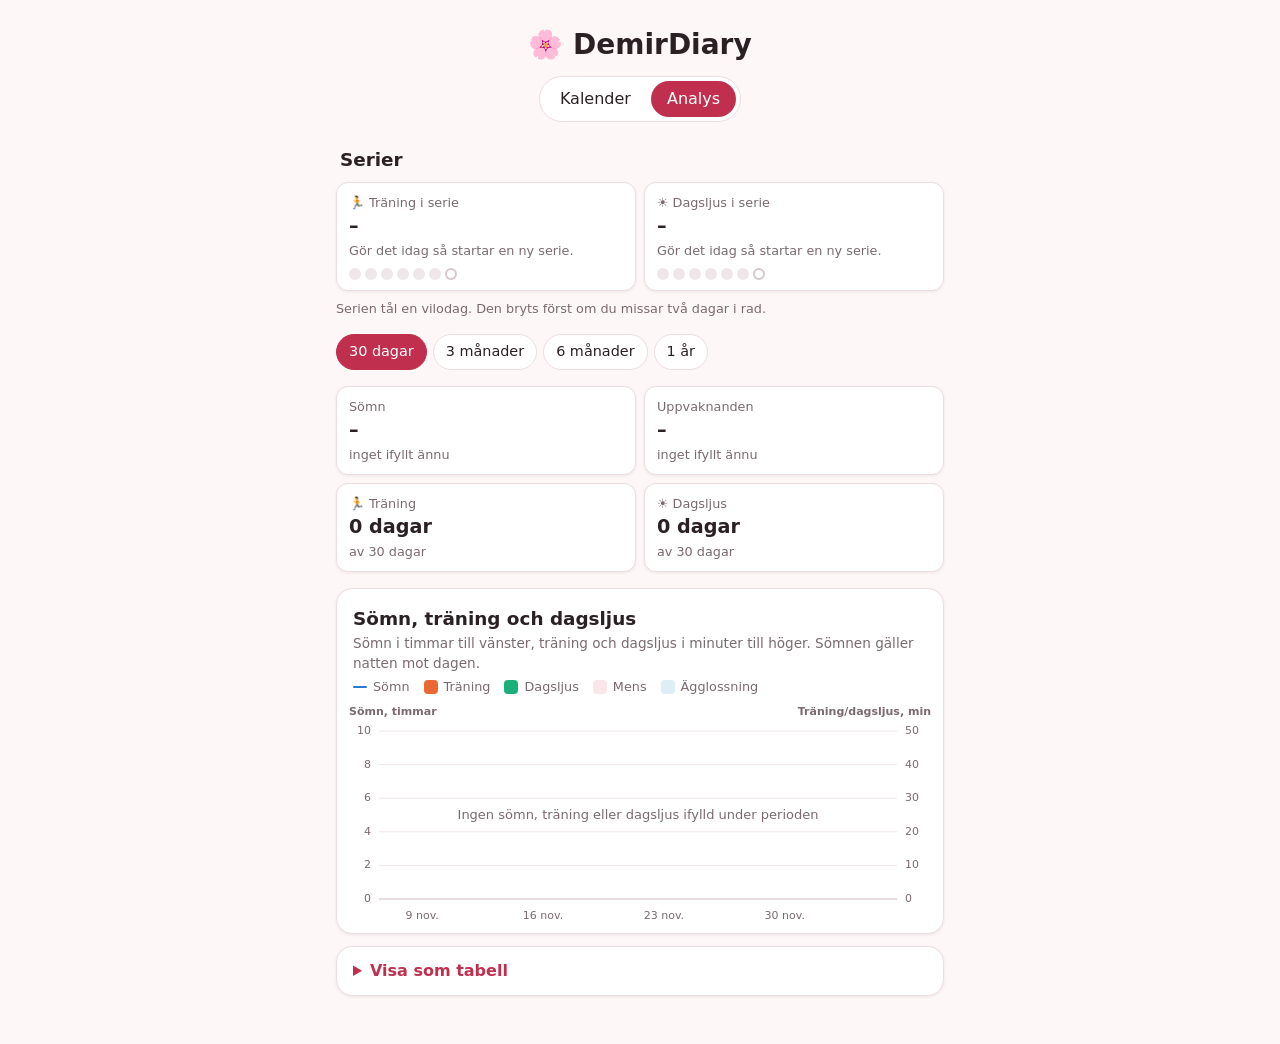
==== analys.html @ 9aba346d "Move the soft streaks from the calendar page to the analysis page The streak code moves out of today" ====
<!doctype html>
<html lang="sv">
<head>
  <meta charset="utf-8">
  <meta name="viewport" content="width=device-width, initial-scale=1">
  <meta name="theme-color" content="#c0304e">
  <title>DemirDiary – Analys</title>
  <meta name="description" content="Sömn, träning och dagsljus över tid.">
  <link rel="manifest" href="manifest.webmanifest">
  <link rel="icon" href="icons/icon.svg" type="image/svg+xml">
  <link rel="apple-touch-icon" href="icons/apple-touch-icon.png">
  <meta name="apple-mobile-web-app-capable" content="yes">
  <meta name="mobile-web-app-capable" content="yes">
  <meta name="apple-mobile-web-app-title" content="DemirDiary">
  <meta name="apple-mobile-web-app-status-bar-style" content="default">
  <link rel="stylesheet" href="style.css?v=13">
</head>
<body>
  <header class="app-header">
    <h1>🌸 DemirDiary</h1>
    <nav class="app-nav" aria-label="Sidor">
      <a href="./">Kalender</a>
      <a href="analys.html" aria-current="page">Analys</a>
    </nav>
  </header>

  <main>
    <section class="streak-section" aria-labelledby="streak-title">
      <h2 id="streak-title">Serier</h2>
      <div class="streaks" id="streaks"></div>
      <p class="streak-note">Serien tål en vilodag. Den bryts först om du missar två dagar i rad.</p>
    </section>

    <div class="range-filter" role="group" aria-label="Tidsperiod" id="range-filter">
      <button type="button" data-days="30">30 dagar</button>
      <button type="button" data-days="90">3 månader</button>
      <button type="button" data-days="182">6 månader</button>
      <button type="button" data-days="365">1 år</button>
    </div>

    <section class="stats stats-two" aria-label="Sammanfattning för perioden">
      <div class="stat">
        <span class="stat-label">Sömn</span>
        <span class="stat-value" id="stat-sleep">–</span>
        <span class="stat-sub" id="stat-sleep-sub"></span>
      </div>
      <div class="stat">
        <span class="stat-label">Uppvaknanden</span>
        <span class="stat-value" id="stat-wakeups">–</span>
        <span class="stat-sub" id="stat-wakeups-sub"></span>
      </div>
      <div class="stat">
        <span class="stat-label">🏃 Träning</span>
        <span class="stat-value" id="stat-exercise">–</span>
        <span class="stat-sub" id="stat-exercise-sub"></span>
      </div>
      <div class="stat">
        <span class="stat-label">☀️ Dagsljus</span>
        <span class="stat-value" id="stat-daylight">–</span>
        <span class="stat-sub" id="stat-daylight-sub"></span>
      </div>
    </section>

    <section class="chart-card" aria-labelledby="combined-title">
      <h2 id="combined-title">Sömn, träning och dagsljus</h2>
      <p class="chart-sub">Sömn i timmar till vänster, träning och dagsljus i minuter till höger. Sömnen gäller natten mot dagen.</p>
      <ul class="legend chart-key" aria-label="Förklaring">
        <li><span class="line-key series-sleep"></span>Sömn</li>
        <li><span class="swatch act-exercise"></span>Träning</li>
        <li><span class="swatch act-daylight"></span>Dagsljus</li>
        <li><span class="swatch band-period"></span>Mens</li>
        <li><span class="swatch band-ovulation"></span>Ägglossning</li>
      </ul>
      <div class="chart" id="combined-chart"></div>
    </section>

    <details class="table-view">
      <summary>Visa som tabell</summary>
      <div class="table-scroll">
        <table>
          <thead>
            <tr>
              <th scope="col">Datum</th>
              <th scope="col">Sömn</th>
              <th scope="col">Uppvak&shy;nanden</th>
              <th scope="col">Träning</th>
              <th scope="col">Dagsljus</th>
              <th scope="col">Markering</th>
            </tr>
          </thead>
          <tbody id="table-body"></tbody>
        </table>
      </div>
      <p class="table-empty" id="table-empty" hidden>Inga ifyllda dagar under perioden.</p>
    </details>
  </main>

  <script src="common.js?v=13"></script>
  <script src="analys.js?v=13"></script>
  <script src="streaks.js?v=13"></script>
</body>
</html>
---- style.css ----
:root {
  --bg: #fdf7f8;
  --surface: #ffffff;
  --text: #2b2024;
  --muted: #7a6a70;
  --border: #ecdde2;
  --accent: #c0304e;
  --accent-text: #ffffff;
  --danger: #b3261e;
  --period: #c0304e;
  --period-text: #ffffff;
  --ovulation: #b9dff0;
  --ovulation-text: #12384a;
  --predicted-ovulation: #3a8fb7;
  --predicted: #e5677f;
  --shadow: 0 1px 3px rgba(60, 20, 30, 0.08);
  /* Grafer */
  --act-exercise: #eb6834;
  --act-daylight: #1baf7a;
  --series-sleep: #2a78d6;
  --bar-neutral: #c9bcc1;
  --grid: #efe6e9;
  --axis: #d6c8cd;
  --band-period: rgba(192, 48, 78, 0.12);
  --band-ovulation: rgba(58, 143, 183, 0.16);
  color-scheme: light;
}

@media (prefers-color-scheme: dark) {
  :root {
    --bg: #1a1416;
    --surface: #251d20;
    --text: #f3e9ec;
    --muted: #b3a1a7;
    --border: #3a2e33;
    --accent: #f07a93;
    --accent-text: #1a1416;
    --danger: #f2827a;
    --period: #d9475f;
    --period-text: #ffffff;
    --ovulation: #2b5f78;
    --ovulation-text: #e6f6fd;
    --predicted-ovulation: #7cc4e4;
    --predicted: #f07a93;
    --shadow: none;
    --act-exercise: #d95926;
    --act-daylight: #199e70;
    --series-sleep: #3987e5;
    --bar-neutral: #5a4c52;
    --grid: #33292d;
    --axis: #4a3c42;
    --band-period: rgba(217, 71, 95, 0.22);
    --band-ovulation: rgba(124, 196, 228, 0.16);
    color-scheme: dark;
  }
}

* { box-sizing: border-box; }

body {
  margin: 0;
  background: var(--bg);
  color: var(--text);
  font-family: system-ui, -apple-system, "Segoe UI", Roboto, sans-serif;
  line-height: 1.5;
}

main {
  max-width: 640px;
  margin: 0 auto;
  padding: 0 16px 48px;
}

.app-header {
  text-align: center;
  padding: 24px 16px 8px;
}
.app-header h1 { margin: 0; font-size: 1.75rem; }
.subtitle { margin: 0; color: var(--muted); }

h2 { font-size: 1.15rem; margin: 0; }

/* Översikt */
.stats {
  display: grid;
  grid-template-columns: repeat(6, 1fr);
  gap: 8px;
  margin: 16px 0;
}
@media (min-width: 560px) {
}
.stat {
  background: var(--surface);
  border: 1px solid var(--border);
  border-radius: 12px;
  padding: 10px 12px;
  display: flex;
  flex-direction: column;
  box-shadow: var(--shadow);
}
.stat { grid-column: span 2; }
.stat.stat-wide { grid-column: span 3; }
.stat-label { font-size: 0.8rem; color: var(--muted); }
.stat-value { font-size: 1.2rem; font-weight: 600; }
.stat-sub { font-size: 0.8rem; color: var(--muted); }

/* Kalender */
.calendar, .backup {
  background: var(--surface);
  border: 1px solid var(--border);
  border-radius: 16px;
  padding: 16px;
  box-shadow: var(--shadow);
  margin-bottom: 16px;
}
.calendar-nav {
  display: flex;
  align-items: center;
  justify-content: space-between;
}
.calendar-nav h2::first-letter { text-transform: uppercase; }
.icon-btn {
  width: 40px; height: 40px;
  border-radius: 50%;
  border: 1px solid var(--border);
  background: transparent;
  color: var(--text);
  font-size: 1.4rem;
  cursor: pointer;
}
.icon-btn:hover { background: var(--bg); }
.link-btn {
  display: block;
  margin: 4px auto 8px;
  background: none;
  border: none;
  color: var(--accent);
  cursor: pointer;
  font: inherit;
  font-size: 0.9rem;
}

.weekdays, .days {
  display: grid;
  grid-template-columns: repeat(7, 1fr);
  gap: 4px;
}
.weekdays span {
  text-align: center;
  font-size: 0.75rem;
  color: var(--muted);
  padding: 4px 0;
}

.day {
  position: relative;
  aspect-ratio: 1;
  min-width: 0;
  border: 1px solid var(--border);
  border-radius: 10px;
  background: var(--surface);
  color: var(--text);
  font: inherit;
  cursor: pointer;
  display: flex;
  flex-direction: column;
  align-items: center;
  justify-content: center;
  padding: 2px;
  gap: 0;
}
.day:hover { border-color: var(--accent); }
.day.empty { visibility: hidden; }
.day .num { font-size: 0.9rem; font-weight: 500; line-height: 1.1; }
.day .acts { font-size: 0.75rem; line-height: 1; letter-spacing: -1px; margin-top: 2px; }
.day .dot {
  position: absolute;
  top: 4px; right: 4px;
  width: 6px; height: 6px;
  border-radius: 50%;
  background: var(--muted);
}
.day.future { opacity: 0.75; }
.day.today { outline: 2px solid var(--accent); outline-offset: 1px; }
.day.today .num { font-weight: 800; }

.mark-period { background: var(--period); color: var(--period-text); }
.mark-ovulation { background: var(--ovulation); color: var(--ovulation-text); }
.day.mark-period .dot { background: var(--period-text); }
.day.mark-ovulation .dot { background: var(--ovulation-text); }
.predicted { border: 2px dashed var(--predicted); }
.predicted-ovulation { border: 2px dashed var(--predicted-ovulation); }

.legend {
  list-style: none;
  padding: 0;
  margin: 12px 0 0;
  display: flex;
  flex-wrap: wrap;
  gap: 6px 14px;
  font-size: 0.8rem;
  color: var(--muted);
}
.legend li { display: flex; align-items: center; gap: 6px; }
.swatch {
  width: 14px; height: 14px;
  border-radius: 4px;
  border: 1px solid var(--border);
}
.swatch.predicted { border: 2px dashed var(--predicted); }
.swatch.predicted-ovulation { border: 2px dashed var(--predicted-ovulation); }

/* Knappar */
.btn {
  display: inline-flex;
  align-items: center;
  justify-content: center;
  padding: 10px 16px;
  border-radius: 10px;
  border: 1px solid var(--accent);
  background: var(--accent);
  color: var(--accent-text);
  font: inherit;
  font-weight: 600;
  cursor: pointer;
}
.btn-secondary { background: transparent; color: var(--accent); }
.btn-danger { background: transparent; color: var(--danger); border-color: transparent; padding-left: 4px; padding-right: 4px; }

.backup p { color: var(--muted); font-size: 0.9rem; }
.backup-actions { display: flex; gap: 8px; flex-wrap: wrap; }

.disclaimer { font-size: 0.8rem; color: var(--muted); text-align: center; }

/* Dialog */
dialog {
  width: min(480px, calc(100vw - 32px));
  max-height: calc(100vh - 32px);
  border: none;
  border-radius: 16px;
  padding: 0;
  background: var(--surface);
  color: var(--text);
}
dialog::backdrop { background: rgba(20, 8, 12, 0.5); }
dialog form { padding: 20px; display: flex; flex-direction: column; gap: 14px; }
dialog h2::first-letter { text-transform: uppercase; }

fieldset { border: none; padding: 0; margin: 0; }
legend, .field > span {
  font-size: 0.85rem;
  font-weight: 600;
  color: var(--muted);
  margin-bottom: 6px;
  display: block;
  padding: 0;
}

.segmented { display: flex; gap: 6px; flex-wrap: wrap; }
.segmented label {
  position: relative;
  cursor: pointer;
}
.segmented input {
  position: absolute;
  opacity: 0;
  pointer-events: none;
}
.segmented span {
  display: inline-block;
  padding: 6px 12px;
  border: 1px solid var(--border);
  border-radius: 999px;
  font-size: 0.9rem;
}
.segmented input:checked + span {
  background: var(--accent);
  border-color: var(--accent);
  color: var(--accent-text);
}
.segmented input:focus-visible + span {
  outline: 2px solid var(--accent);
  outline-offset: 2px;
}

.field input, .field textarea {
  width: 100%;
  padding: 8px 10px;
  border: 1px solid var(--border);
  border-radius: 10px;
  background: var(--bg);
  color: var(--text);
  font: inherit;
}
.field input { max-width: 120px; }
.field-hint { margin: -4px 0 6px; font-size: 0.8rem; color: var(--muted); }
.field-row { display: flex; gap: 12px; flex-wrap: wrap; }
.field-row .field > span { font-weight: 400; margin-bottom: 4px; }

.dialog-actions { display: flex; align-items: center; gap: 8px; }
.spacer { flex: 1; }

/* Toast */
.toast {
  position: fixed;
  left: 50%;
  bottom: 24px;
  transform: translateX(-50%) translateY(20px);
  background: var(--text);
  color: var(--bg);
  padding: 10px 16px;
  border-radius: 10px;
  font-size: 0.9rem;
  opacity: 0;
  pointer-events: none;
  transition: opacity 0.2s, transform 0.2s;
  max-width: calc(100vw - 32px);
}
.toast.show { opacity: 1; transform: translateX(-50%) translateY(0); }

/* ---------- Navigering ---------- */

.app-nav {
  display: inline-flex;
  gap: 4px;
  margin-top: 10px;
  padding: 4px;
  border: 1px solid var(--border);
  border-radius: 999px;
  background: var(--surface);
}
.app-nav a {
  padding: 6px 16px;
  border-radius: 999px;
  color: var(--text);
  text-decoration: none;
  font-weight: 500;
}
.app-nav a[aria-current="page"] {
  background: var(--accent);
  color: var(--accent-text);
}

/* ---------- Analys ---------- */

.range-filter {
  display: flex;
  gap: 6px;
  flex-wrap: wrap;
  margin: 16px 0 0;
}
.range-filter button {
  padding: 6px 12px;
  border: 1px solid var(--border);
  border-radius: 999px;
  background: var(--surface);
  color: var(--text);
  font: inherit;
  font-size: 0.9rem;
  cursor: pointer;
}
.range-filter button[aria-pressed="true"] {
  background: var(--accent);
  border-color: var(--accent);
  color: var(--accent-text);
}


.stats.stats-two .stat { grid-column: span 3; }

.chart-card {
  background: var(--surface);
  border: 1px solid var(--border);
  border-radius: 16px;
  padding: 16px 12px 8px;
  box-shadow: var(--shadow);
  margin-bottom: 12px;
}
.chart-card h2 { display: flex; align-items: center; gap: 8px; padding: 0 4px; }
.chart-sub { margin: 0 0 4px; padding: 0 4px; font-size: 0.85rem; color: var(--muted); }

.chart { position: relative; width: 100%; }
.chart-svg { display: block; width: 100%; height: auto; overflow: visible; touch-action: pan-y; }
.chart-svg:focus { outline: none; }
.chart-svg:focus-visible { outline: 2px solid var(--accent); outline-offset: 2px; border-radius: 6px; }

.chart-svg .grid { stroke: var(--grid); stroke-width: 1; }
.chart-svg .axis { stroke: var(--axis); stroke-width: 1; }
.chart-svg .tick { fill: var(--muted); font-size: 11px; font-variant-numeric: tabular-nums; }
.chart-svg .tick-y { text-anchor: end; dominant-baseline: middle; }
.chart-svg .tick-x { text-anchor: middle; }
.chart-svg .tick-y-right { text-anchor: start; dominant-baseline: middle; }
.chart-svg .axis-title { fill: var(--muted); font-size: 11px; font-weight: 600; }
.chart-svg .axis-title-right { text-anchor: end; }
.chart-svg .act-exercise { fill: var(--act-exercise); }
.chart-svg .act-daylight { fill: var(--act-daylight); }
.chart-svg .bar-unknown { fill: var(--bar-neutral); }
.chart-svg .line { fill: none; stroke-width: 2; stroke-linejoin: round; stroke-linecap: round; }
.chart-svg .line.series-sleep { stroke: var(--series-sleep); }
.chart-svg .dot { stroke: var(--surface); stroke-width: 2; }
.chart-svg .dot.series-sleep { fill: var(--series-sleep); }
.chart-svg .empty-label { fill: var(--muted); font-size: 13px; text-anchor: middle; dominant-baseline: middle; }
.chart-svg .band-period { fill: var(--band-period); }
.chart-svg .band-ovulation { fill: var(--band-ovulation); }
.chart-svg .crosshair { stroke: var(--muted); stroke-width: 1; }
.chart-svg .hit { fill: transparent; cursor: crosshair; }

.line-key { display: inline-block; width: 14px; height: 2px; border-radius: 1px; flex: none; }
.line-key.series-sleep { background: var(--series-sleep); }
.line-key.no-key { background: transparent; }
.rect-key { display: inline-block; width: 10px; height: 10px; border-radius: 3px; flex: none; }
.rect-key.act-exercise { background: var(--act-exercise); }
.rect-key.act-daylight { background: var(--act-daylight); }
.chart-card h2 .swatch { border-color: transparent; }

.tooltip {
  position: absolute;
  top: 4px;
  left: 0;
  min-width: 140px;
  padding: 8px 10px;
  background: var(--surface);
  color: var(--text);
  border: 1px solid var(--border);
  border-radius: 10px;
  box-shadow: 0 4px 12px rgba(30, 10, 15, 0.15);
  font-size: 0.85rem;
  pointer-events: none;
  opacity: 0;
  transition: opacity 0.1s;
  z-index: 2;
}
.tooltip.show { opacity: 1; }
.tooltip-date { color: var(--muted); font-size: 0.8rem; margin-bottom: 4px; }
.tooltip-row { display: flex; align-items: center; gap: 6px; white-space: nowrap; }
.tooltip-row strong { font-weight: 700; }
.tooltip-row span:last-child { color: var(--muted); }
.tooltip-mark { margin-top: 4px; font-size: 0.8rem; color: var(--muted); }

.chart-legend { margin: 0 0 16px; padding: 0 4px; }
.swatch.band-period { background: var(--band-period); border-color: transparent; }
.swatch.band-ovulation { background: var(--band-ovulation); border-color: transparent; }
.swatch.act-exercise { background: var(--act-exercise); border-color: transparent; }
.swatch.act-daylight { background: var(--act-daylight); border-color: transparent; }
.chart-key { margin: 4px 0 8px; padding: 0 4px; }
.chart-key .line-key { margin: 6px 0; }


.table-view {
  background: var(--surface);
  border: 1px solid var(--border);
  border-radius: 16px;
  padding: 12px 16px;
  box-shadow: var(--shadow);
}
.table-view summary { cursor: pointer; font-weight: 600; color: var(--accent); }
.table-scroll { overflow-x: auto; margin-top: 8px; }
.table-view table { width: 100%; border-collapse: collapse; font-size: 0.85rem; }
.table-view th, .table-view td { text-align: left; padding: 6px 8px; border-bottom: 1px solid var(--grid); white-space: nowrap; }
.table-view thead th { color: var(--muted); font-weight: 600; }
.table-view tbody th { font-weight: 500; }
.table-view td:nth-child(2), .table-view td:nth-child(3) { font-variant-numeric: tabular-nums; }
.table-empty { color: var(--muted); font-size: 0.9rem; }


/* ---------- Idag: dagsljus och serier ---------- */

.today-panel { margin: 16px 0; display: flex; flex-direction: column; gap: 8px; }

.sun-card, .sun-setup {
  background: var(--surface);
  border: 1px solid var(--border);
  border-radius: 16px;
  padding: 14px 16px;
  box-shadow: var(--shadow);
}
.sun-top { display: flex; gap: 12px; align-items: flex-start; }
.sun-icon { font-size: 1.8rem; line-height: 1.2; }
.sun-main { margin: 0; font-weight: 700; font-size: 1.05rem; }
.sun-sub { margin: 2px 0 0; color: var(--text); }
.sun-bar { margin-top: 12px; }
.sun-bar-track {
  position: relative;
  height: 8px;
  border-radius: 999px;
  background: var(--grid);
  overflow: hidden;
}
.sun-bar-fill { display: block; height: 100%; border-radius: 999px; background: var(--act-daylight); }
.sun-bar-labels { display: flex; justify-content: space-between; font-size: 0.75rem; color: var(--muted); margin-top: 4px; font-variant-numeric: tabular-nums; }
.sun-logged { margin: 8px 0 0; font-size: 0.9rem; }
.sun-place { margin: 8px 0 0; font-size: 0.8rem; color: var(--muted); }
.link-btn.inline { display: inline; margin: 0; padding: 0; font-size: inherit; }

.sun-setup-intro { margin: 0 0 10px; }
.sun-setup-row { display: flex; flex-wrap: wrap; gap: 10px; align-items: flex-end; }
.sun-setup select {
  padding: 8px 10px;
  border: 1px solid var(--border);
  border-radius: 10px;
  background: var(--bg);
  color: var(--text);
  font: inherit;
}
.sun-setup .field-hint { margin: 10px 0 0; }

.streaks { display: grid; grid-template-columns: 1fr 1fr; gap: 8px; }
.streak {
  background: var(--surface);
  border: 1px solid var(--border);
  border-radius: 12px;
  padding: 10px 12px;
  display: flex;
  flex-direction: column;
  box-shadow: var(--shadow);
}
.streak.at-risk { border-color: var(--accent); }
.streak-dots { display: flex; gap: 4px; margin-top: 8px; }
.streak-dot {
  width: 12px;
  height: 12px;
  border-radius: 50%;
  background: var(--grid);
}
.streak-dot.act-exercise { background: var(--act-exercise); }
.streak-dot.act-daylight { background: var(--act-daylight); }
.streak-dot.today:not(.done) { background: transparent; box-shadow: inset 0 0 0 2px var(--axis); }
.streak-note { margin: 0; font-size: 0.8rem; color: var(--muted); }
.streak-section { margin: 16px 0 8px; display: flex; flex-direction: column; gap: 8px; }
.streak-section h2 { padding: 0 4px; }
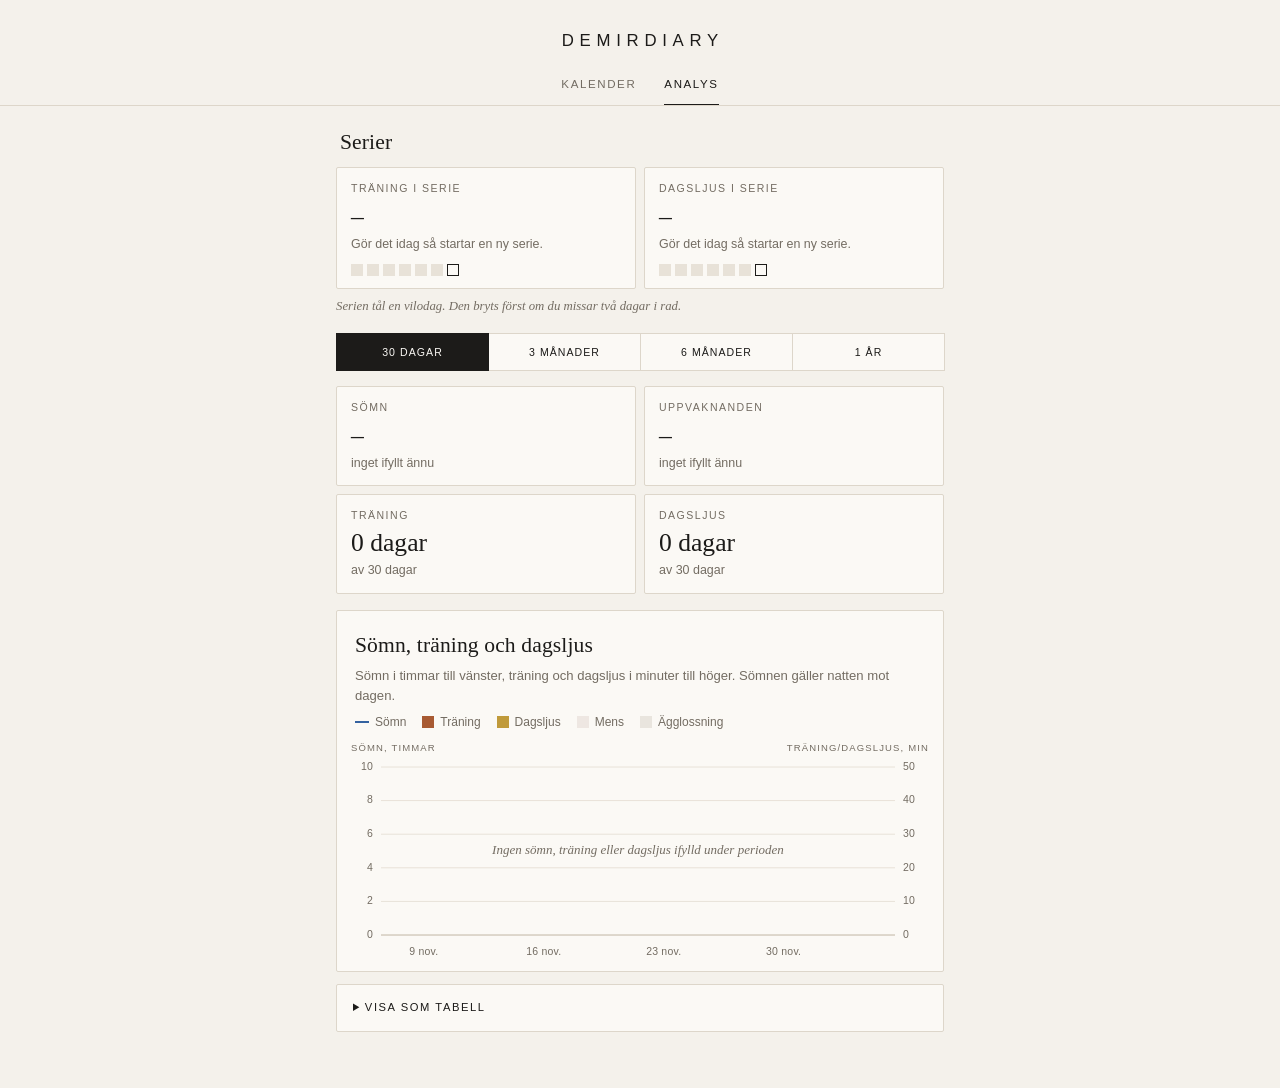
==== commit 23b149c5: "Restyle the app with a calm Scandinavian, editorial look Ivory and near-black palette, hairline bord" ====
--- a/analys.html
+++ b/analys.html
@@ -3,7 +3,8 @@
 <head>
   <meta charset="utf-8">
   <meta name="viewport" content="width=device-width, initial-scale=1">
-  <meta name="theme-color" content="#c0304e">
+  <meta name="theme-color" content="#f4f1eb" media="(prefers-color-scheme: light)">
+  <meta name="theme-color" content="#151412" media="(prefers-color-scheme: dark)">
   <title>DemirDiary – Analys</title>
   <meta name="description" content="Sömn, träning och dagsljus över tid.">
   <link rel="manifest" href="manifest.webmanifest">
@@ -13,11 +14,11 @@
   <meta name="mobile-web-app-capable" content="yes">
   <meta name="apple-mobile-web-app-title" content="DemirDiary">
   <meta name="apple-mobile-web-app-status-bar-style" content="default">
-  <link rel="stylesheet" href="style.css?v=13">
+  <link rel="stylesheet" href="style.css?v=14">
 </head>
 <body>
   <header class="app-header">
-    <h1>🌸 DemirDiary</h1>
+    <h1>DemirDiary</h1>
     <nav class="app-nav" aria-label="Sidor">
       <a href="./">Kalender</a>
       <a href="analys.html" aria-current="page">Analys</a>
@@ -50,12 +51,12 @@
         <span class="stat-sub" id="stat-wakeups-sub"></span>
       </div>
       <div class="stat">
-        <span class="stat-label">🏃 Träning</span>
+        <span class="stat-label">Träning</span>
         <span class="stat-value" id="stat-exercise">–</span>
         <span class="stat-sub" id="stat-exercise-sub"></span>
       </div>
       <div class="stat">
-        <span class="stat-label">☀️ Dagsljus</span>
+        <span class="stat-label">Dagsljus</span>
         <span class="stat-value" id="stat-daylight">–</span>
         <span class="stat-sub" id="stat-daylight-sub"></span>
       </div>
@@ -95,8 +96,8 @@
     </details>
   </main>
 
-  <script src="common.js?v=13"></script>
-  <script src="analys.js?v=13"></script>
-  <script src="streaks.js?v=13"></script>
+  <script src="common.js?v=14"></script>
+  <script src="analys.js?v=14"></script>
+  <script src="streaks.js?v=14"></script>
 </body>
 </html>
--- a/style.css
+++ b/style.css
@@ -1,56 +1,62 @@
+/* DemirDiary – stilren skandinavisk stil: naturfärger, hårfina linjer, raka hörn,
+   seriffer för rubriker och siffror och små versaler för etiketter. */
+
 :root {
-  --bg: #fdf7f8;
-  --surface: #ffffff;
-  --text: #2b2024;
-  --muted: #7a6a70;
-  --border: #ecdde2;
-  --accent: #c0304e;
-  --accent-text: #ffffff;
-  --danger: #b3261e;
-  --period: #c0304e;
-  --period-text: #ffffff;
-  --ovulation: #b9dff0;
-  --ovulation-text: #12384a;
-  --predicted-ovulation: #3a8fb7;
-  --predicted: #e5677f;
-  --shadow: 0 1px 3px rgba(60, 20, 30, 0.08);
-  /* Grafer */
-  --act-exercise: #eb6834;
-  --act-daylight: #1baf7a;
-  --series-sleep: #2a78d6;
-  --bar-neutral: #c9bcc1;
-  --grid: #efe6e9;
-  --axis: #d6c8cd;
-  --band-period: rgba(192, 48, 78, 0.12);
-  --band-ovulation: rgba(58, 143, 183, 0.16);
+  --bg: #f4f1eb;
+  --surface: #fbf9f5;
+  --text: #1c1b19;
+  --muted: #736c62;
+  --border: #ddd6ca;
+  --accent: #1c1b19;
+  --accent-text: #fbf9f5;
+  --danger: #8a2f2a;
+  --period: #6e2b2a;
+  --period-text: #f4f1eb;
+  --ovulation: #d9cfbf;
+  --ovulation-text: #1c1b19;
+  --predicted: #6e2b2a;
+  --predicted-ovulation: #8c7e66;
+  /* Grafer (kontrollerade för färgblindhet) */
+  --series-sleep: #3462a0;
+  --act-exercise: #a85a32;
+  --act-daylight: #c09a3a;
+  --bar-neutral: #cfc6b8;
+  --grid: #e8e2d8;
+  --axis: #c9c0b2;
+  --band-period: rgba(110, 43, 42, 0.09);
+  --band-ovulation: rgba(140, 126, 102, 0.16);
+
+  --serif: "Iowan Old Style", "Palatino Linotype", Palatino, "Book Antiqua", Georgia, serif;
+  --sans: "Helvetica Neue", Helvetica, Arial, system-ui, sans-serif;
+  --radius: 2px;
+  --tracking: 0.14em;
   color-scheme: light;
 }
 
 @media (prefers-color-scheme: dark) {
   :root {
-    --bg: #1a1416;
-    --surface: #251d20;
-    --text: #f3e9ec;
-    --muted: #b3a1a7;
-    --border: #3a2e33;
-    --accent: #f07a93;
-    --accent-text: #1a1416;
-    --danger: #f2827a;
-    --period: #d9475f;
-    --period-text: #ffffff;
-    --ovulation: #2b5f78;
-    --ovulation-text: #e6f6fd;
-    --predicted-ovulation: #7cc4e4;
-    --predicted: #f07a93;
-    --shadow: none;
-    --act-exercise: #d95926;
-    --act-daylight: #199e70;
-    --series-sleep: #3987e5;
-    --bar-neutral: #5a4c52;
-    --grid: #33292d;
-    --axis: #4a3c42;
-    --band-period: rgba(217, 71, 95, 0.22);
-    --band-ovulation: rgba(124, 196, 228, 0.16);
+    --bg: #151412;
+    --surface: #1e1b18;
+    --text: #ede8df;
+    --muted: #a39b8f;
+    --border: #36312b;
+    --accent: #ede8df;
+    --accent-text: #151412;
+    --danger: #d98a7f;
+    --period: #8f3d38;
+    --period-text: #ede8df;
+    --ovulation: #4a4337;
+    --ovulation-text: #ede8df;
+    --predicted: #c27a6f;
+    --predicted-ovulation: #a8997c;
+    --series-sleep: #5a86cc;
+    --act-exercise: #b84a3e;
+    --act-daylight: #b08a2e;
+    --bar-neutral: #4a443c;
+    --grid: #2a2622;
+    --axis: #3d3731;
+    --band-period: rgba(180, 80, 70, 0.18);
+    --band-ovulation: rgba(168, 153, 124, 0.14);
     color-scheme: dark;
   }
 }
@@ -61,56 +67,106 @@
   margin: 0;
   background: var(--bg);
   color: var(--text);
-  font-family: system-ui, -apple-system, "Segoe UI", Roboto, sans-serif;
-  line-height: 1.5;
+  font-family: var(--sans);
+  font-size: 15px;
+  line-height: 1.55;
+  -webkit-font-smoothing: antialiased;
 }
 
 main {
   max-width: 640px;
   margin: 0 auto;
-  padding: 0 16px 48px;
-}
+  padding: 0 16px 56px;
+}
+
+/* ---------- Sidhuvud och navigering ---------- */
 
 .app-header {
   text-align: center;
-  padding: 24px 16px 8px;
-}
-.app-header h1 { margin: 0; font-size: 1.75rem; }
+  padding: 28px 16px 0;
+  border-bottom: 1px solid var(--border);
+  margin-bottom: 8px;
+}
+.app-header h1 {
+  margin: 0;
+  font-family: var(--sans);
+  font-size: 1.05rem;
+  font-weight: 500;
+  letter-spacing: 0.34em;
+  text-transform: uppercase;
+  padding-left: 0.34em; /* väger upp luften efter sista bokstaven */
+}
 .subtitle { margin: 0; color: var(--muted); }
 
-h2 { font-size: 1.15rem; margin: 0; }
-
-/* Översikt */
+.app-nav {
+  display: flex;
+  justify-content: center;
+  gap: 28px;
+  margin-top: 14px;
+}
+.app-nav a {
+  padding: 8px 0 10px;
+  color: var(--muted);
+  text-decoration: none;
+  font-size: 0.72rem;
+  letter-spacing: var(--tracking);
+  text-transform: uppercase;
+  border-bottom: 1px solid transparent;
+}
+.app-nav a[aria-current="page"] {
+  color: var(--text);
+  border-bottom-color: var(--text);
+}
+
+h2 {
+  font-family: var(--serif);
+  font-size: 1.35rem;
+  font-weight: 400;
+  margin: 0;
+  letter-spacing: 0.005em;
+}
+
+/* ---------- Kort och översikt ---------- */
+
 .stats {
   display: grid;
   grid-template-columns: repeat(6, 1fr);
   gap: 8px;
   margin: 16px 0;
 }
-@media (min-width: 560px) {
-}
 .stat {
   background: var(--surface);
   border: 1px solid var(--border);
-  border-radius: 12px;
-  padding: 10px 12px;
+  border-radius: var(--radius);
+  padding: 12px 14px;
   display: flex;
   flex-direction: column;
-  box-shadow: var(--shadow);
-}
-.stat { grid-column: span 2; }
+  grid-column: span 2;
+}
 .stat.stat-wide { grid-column: span 3; }
-.stat-label { font-size: 0.8rem; color: var(--muted); }
-.stat-value { font-size: 1.2rem; font-weight: 600; }
-.stat-sub { font-size: 0.8rem; color: var(--muted); }
-
-/* Kalender */
+.stats.stats-two .stat { grid-column: span 3; }
+.stat-label {
+  font-size: 0.66rem;
+  color: var(--muted);
+  letter-spacing: var(--tracking);
+  text-transform: uppercase;
+}
+.stat-value {
+  font-family: var(--serif);
+  font-size: 1.6rem;
+  font-weight: 400;
+  line-height: 1.25;
+  margin-top: 4px;
+}
+.stat-sub { font-size: 0.78rem; color: var(--muted); margin-top: 2px; }
+
+/* ---------- Kalender ---------- */
+
 .calendar, .backup {
   background: var(--surface);
   border: 1px solid var(--border);
-  border-radius: 16px;
-  padding: 16px;
-  box-shadow: var(--shadow);
+  border-radius: var(--radius);
+  padding: 18px 16px;
   margin-bottom: 16px;
 }
 .calendar-nav {
@@ -121,35 +177,42 @@
 .calendar-nav h2::first-letter { text-transform: uppercase; }
 .icon-btn {
   width: 40px; height: 40px;
-  border-radius: 50%;
+  border-radius: var(--radius);
   border: 1px solid var(--border);
   background: transparent;
   color: var(--text);
-  font-size: 1.4rem;
+  font-size: 1.2rem;
   cursor: pointer;
 }
-.icon-btn:hover { background: var(--bg); }
+.icon-btn:hover { border-color: var(--text); }
 .link-btn {
   display: block;
-  margin: 4px auto 8px;
+  margin: 6px auto 12px;
   background: none;
   border: none;
-  color: var(--accent);
+  color: var(--muted);
   cursor: pointer;
   font: inherit;
-  font-size: 0.9rem;
-}
+  font-size: 0.68rem;
+  letter-spacing: var(--tracking);
+  text-transform: uppercase;
+  text-decoration: underline;
+  text-underline-offset: 3px;
+}
+.link-btn:hover { color: var(--text); }
 
 .weekdays, .days {
   display: grid;
   grid-template-columns: repeat(7, 1fr);
-  gap: 4px;
+  gap: 3px;
 }
 .weekdays span {
   text-align: center;
-  font-size: 0.75rem;
-  color: var(--muted);
-  padding: 4px 0;
+  font-size: 0.62rem;
+  color: var(--muted);
+  letter-spacing: var(--tracking);
+  text-transform: uppercase;
+  padding: 4px 0 6px;
 }
 
 .day {
@@ -157,7 +220,7 @@
   aspect-ratio: 1;
   min-width: 0;
   border: 1px solid var(--border);
-  border-radius: 10px;
+  border-radius: var(--radius);
   background: var(--surface);
   color: var(--text);
   font: inherit;
@@ -169,138 +232,160 @@
   padding: 2px;
   gap: 0;
 }
-.day:hover { border-color: var(--accent); }
+.day:hover { border-color: var(--text); }
 .day.empty { visibility: hidden; }
-.day .num { font-size: 0.9rem; font-weight: 500; line-height: 1.1; }
-.day .acts { font-size: 0.75rem; line-height: 1; letter-spacing: -1px; margin-top: 2px; }
+.day .num { font-family: var(--serif); font-size: 1rem; line-height: 1.1; }
+.day .acts { display: flex; gap: 3px; margin-top: 4px; min-height: 4px; }
+.day .act-mark { width: 10px; height: 3px; }
+.day .act-mark.act-exercise { background: var(--act-exercise); }
+.day .act-mark.act-daylight { background: var(--act-daylight); }
 .day .dot {
   position: absolute;
   top: 4px; right: 4px;
-  width: 6px; height: 6px;
+  width: 4px; height: 4px;
   border-radius: 50%;
   background: var(--muted);
 }
-.day.future { opacity: 0.75; }
-.day.today { outline: 2px solid var(--accent); outline-offset: 1px; }
-.day.today .num { font-weight: 800; }
-
-.mark-period { background: var(--period); color: var(--period-text); }
-.mark-ovulation { background: var(--ovulation); color: var(--ovulation-text); }
+.day.future { opacity: 0.7; }
+.day.today { outline: 1px solid var(--text); outline-offset: 1px; }
+.day.today .num { text-decoration: underline; text-underline-offset: 3px; text-decoration-thickness: 1px; }
+
+.mark-period { background: var(--period); color: var(--period-text); border-color: var(--period); }
+.mark-ovulation { background: var(--ovulation); color: var(--ovulation-text); border-color: var(--ovulation); }
 .day.mark-period .dot { background: var(--period-text); }
 .day.mark-ovulation .dot { background: var(--ovulation-text); }
-.predicted { border: 2px dashed var(--predicted); }
-.predicted-ovulation { border: 2px dashed var(--predicted-ovulation); }
+.predicted { border: 1px dashed var(--predicted); }
+.predicted-ovulation { border: 1px dashed var(--predicted-ovulation); }
 
 .legend {
   list-style: none;
   padding: 0;
-  margin: 12px 0 0;
+  margin: 14px 0 0;
   display: flex;
   flex-wrap: wrap;
-  gap: 6px 14px;
-  font-size: 0.8rem;
+  gap: 6px 16px;
+  font-size: 0.75rem;
   color: var(--muted);
 }
 .legend li { display: flex; align-items: center; gap: 6px; }
 .swatch {
-  width: 14px; height: 14px;
-  border-radius: 4px;
-  border: 1px solid var(--border);
-}
-.swatch.predicted { border: 2px dashed var(--predicted); }
-.swatch.predicted-ovulation { border: 2px dashed var(--predicted-ovulation); }
-
-/* Knappar */
+  width: 12px; height: 12px;
+  border-radius: 0;
+  border: 1px solid var(--border);
+}
+.swatch.mark-period { background: var(--period); border-color: var(--period); }
+.swatch.mark-ovulation { background: var(--ovulation); border-color: var(--ovulation); }
+.swatch.predicted { border: 1px dashed var(--predicted); }
+.swatch.predicted-ovulation { border: 1px dashed var(--predicted-ovulation); }
+.swatch.act-exercise, .swatch.act-daylight { height: 3px; width: 12px; }
+
+/* ---------- Knappar ---------- */
+
 .btn {
   display: inline-flex;
   align-items: center;
   justify-content: center;
-  padding: 10px 16px;
-  border-radius: 10px;
+  padding: 12px 20px;
+  border-radius: 0;
   border: 1px solid var(--accent);
   background: var(--accent);
   color: var(--accent-text);
   font: inherit;
-  font-weight: 600;
+  font-size: 0.72rem;
+  font-weight: 500;
+  letter-spacing: var(--tracking);
+  text-transform: uppercase;
   cursor: pointer;
 }
 .btn-secondary { background: transparent; color: var(--accent); }
-.btn-danger { background: transparent; color: var(--danger); border-color: transparent; padding-left: 4px; padding-right: 4px; }
-
-.backup p { color: var(--muted); font-size: 0.9rem; }
+.btn-danger {
+  background: transparent;
+  color: var(--danger);
+  border-color: transparent;
+  padding-left: 0;
+  padding-right: 0;
+  text-decoration: underline;
+  text-underline-offset: 3px;
+  white-space: nowrap;
+}
+
+.backup p { color: var(--muted); font-size: 0.88rem; }
 .backup-actions { display: flex; gap: 8px; flex-wrap: wrap; }
 
-.disclaimer { font-size: 0.8rem; color: var(--muted); text-align: center; }
-
-/* Dialog */
+.disclaimer {
+  font-family: var(--serif);
+  font-style: italic;
+  font-size: 0.82rem;
+  color: var(--muted);
+  text-align: center;
+}
+
+/* ---------- Dagsformulär ---------- */
+
 dialog {
   width: min(480px, calc(100vw - 32px));
   max-height: calc(100vh - 32px);
-  border: none;
-  border-radius: 16px;
+  border: 1px solid var(--border);
+  border-radius: var(--radius);
   padding: 0;
   background: var(--surface);
   color: var(--text);
 }
-dialog::backdrop { background: rgba(20, 8, 12, 0.5); }
-dialog form { padding: 20px; display: flex; flex-direction: column; gap: 14px; }
+dialog::backdrop { background: rgba(28, 27, 25, 0.45); }
+dialog form { padding: 24px 22px; display: flex; flex-direction: column; gap: 18px; }
+dialog h2 { font-size: 1.5rem; }
 dialog h2::first-letter { text-transform: uppercase; }
 
 fieldset { border: none; padding: 0; margin: 0; }
 legend, .field > span {
-  font-size: 0.85rem;
-  font-weight: 600;
-  color: var(--muted);
-  margin-bottom: 6px;
+  font-size: 0.66rem;
+  font-weight: 500;
+  color: var(--muted);
+  letter-spacing: var(--tracking);
+  text-transform: uppercase;
+  margin-bottom: 8px;
   display: block;
   padding: 0;
 }
 
-.segmented { display: flex; gap: 6px; flex-wrap: wrap; }
-.segmented label {
-  position: relative;
-  cursor: pointer;
-}
-.segmented input {
-  position: absolute;
-  opacity: 0;
-  pointer-events: none;
-}
+.segmented { display: flex; flex-wrap: wrap; }
+.segmented label { position: relative; cursor: pointer; margin: 0 -1px -1px 0; }
+.segmented input { position: absolute; opacity: 0; pointer-events: none; }
 .segmented span {
   display: inline-block;
-  padding: 6px 12px;
-  border: 1px solid var(--border);
-  border-radius: 999px;
-  font-size: 0.9rem;
+  padding: 9px 16px;
+  border: 1px solid var(--border);
+  font-size: 0.85rem;
+  background: var(--surface);
 }
 .segmented input:checked + span {
   background: var(--accent);
   border-color: var(--accent);
   color: var(--accent-text);
-}
-.segmented input:focus-visible + span {
-  outline: 2px solid var(--accent);
-  outline-offset: 2px;
-}
-
-.field input, .field textarea {
+  position: relative;
+}
+.segmented input:focus-visible + span { outline: 2px solid var(--accent); outline-offset: 2px; }
+
+.field input, .field textarea, .sun-setup select {
   width: 100%;
-  padding: 8px 10px;
-  border: 1px solid var(--border);
-  border-radius: 10px;
+  padding: 9px 10px;
+  border: 1px solid var(--border);
+  border-radius: 0;
   background: var(--bg);
   color: var(--text);
   font: inherit;
 }
-.field input { max-width: 120px; }
-.field-hint { margin: -4px 0 6px; font-size: 0.8rem; color: var(--muted); }
-.field-row { display: flex; gap: 12px; flex-wrap: wrap; }
-.field-row .field > span { font-weight: 400; margin-bottom: 4px; }
-
-.dialog-actions { display: flex; align-items: center; gap: 8px; }
+.field input:focus, .field textarea:focus, .sun-setup select:focus { outline: none; border-color: var(--text); }
+.field input { max-width: 130px; }
+.field-hint { margin: -4px 0 8px; font-size: 0.8rem; color: var(--muted); font-family: var(--serif); font-style: italic; }
+.field-row { display: flex; gap: 14px; flex-wrap: wrap; }
+.field-row .field > span { letter-spacing: 0.06em; text-transform: none; font-size: 0.78rem; margin-bottom: 4px; }
+
+.dialog-actions { display: flex; align-items: center; gap: 8px; padding-top: 4px; border-top: 1px solid var(--border); padding-top: 16px; }
 .spacer { flex: 1; }
 
-/* Toast */
+/* ---------- Toast ---------- */
+
 .toast {
   position: fixed;
   left: 50%;
@@ -308,9 +393,11 @@
   transform: translateX(-50%) translateY(20px);
   background: var(--text);
   color: var(--bg);
-  padding: 10px 16px;
-  border-radius: 10px;
-  font-size: 0.9rem;
+  padding: 12px 18px;
+  border-radius: 0;
+  font-size: 0.72rem;
+  letter-spacing: var(--tracking);
+  text-transform: uppercase;
   opacity: 0;
   pointer-events: none;
   transition: opacity 0.2s, transform 0.2s;
@@ -318,97 +405,111 @@
 }
 .toast.show { opacity: 1; transform: translateX(-50%) translateY(0); }
 
-/* ---------- Navigering ---------- */
-
-.app-nav {
-  display: inline-flex;
-  gap: 4px;
-  margin-top: 10px;
-  padding: 4px;
-  border: 1px solid var(--border);
-  border-radius: 999px;
-  background: var(--surface);
-}
-.app-nav a {
-  padding: 6px 16px;
-  border-radius: 999px;
-  color: var(--text);
-  text-decoration: none;
-  font-weight: 500;
-}
-.app-nav a[aria-current="page"] {
-  background: var(--accent);
-  color: var(--accent-text);
-}
+/* ---------- Idag: dagsljus ---------- */
+
+.today-panel { margin: 16px 0; display: flex; flex-direction: column; gap: 8px; }
+
+.sun-card, .sun-setup {
+  background: var(--surface);
+  border: 1px solid var(--border);
+  border-radius: var(--radius);
+  padding: 18px 18px 16px;
+}
+.sun-label {
+  margin: 0 0 6px;
+  font-size: 0.66rem;
+  color: var(--muted);
+  letter-spacing: var(--tracking);
+  text-transform: uppercase;
+}
+.sun-main { margin: 0; font-family: var(--serif); font-weight: 400; font-size: 1.45rem; line-height: 1.25; }
+.sun-sub { margin: 6px 0 0; }
+.sun-bar { margin-top: 16px; }
+.sun-bar-track { position: relative; height: 2px; background: var(--grid); }
+.sun-bar-fill { display: block; height: 100%; background: var(--act-daylight); }
+.sun-bar-labels {
+  display: flex;
+  justify-content: space-between;
+  font-size: 0.72rem;
+  color: var(--muted);
+  margin-top: 6px;
+  font-variant-numeric: tabular-nums;
+  letter-spacing: 0.04em;
+}
+.sun-logged { margin: 12px 0 0; font-family: var(--serif); font-style: italic; }
+.sun-place { margin: 12px 0 0; font-size: 0.75rem; color: var(--muted); }
+.link-btn.inline { display: inline; margin: 0 0 0 4px; padding: 0; font-size: 0.66rem; }
+
+.sun-setup-intro { margin: 0 0 14px; font-family: var(--serif); font-size: 1.1rem; }
+.sun-setup-row { display: flex; flex-wrap: wrap; gap: 12px; align-items: flex-end; }
+.sun-setup .field { flex: 1; min-width: 160px; }
+.sun-setup .field-hint { margin: 12px 0 0; }
 
 /* ---------- Analys ---------- */
 
-.range-filter {
-  display: flex;
-  gap: 6px;
-  flex-wrap: wrap;
-  margin: 16px 0 0;
-}
+.range-filter { display: flex; flex-wrap: wrap; margin: 16px 0 0; }
 .range-filter button {
-  padding: 6px 12px;
-  border: 1px solid var(--border);
-  border-radius: 999px;
+  flex: 1;
+  white-space: nowrap;
+  padding: 10px 4px;
+  margin: 0 -1px -1px 0;
+  border: 1px solid var(--border);
+  border-radius: 0;
   background: var(--surface);
   color: var(--text);
   font: inherit;
-  font-size: 0.9rem;
+  font-size: 0.66rem;
+  letter-spacing: 0.1em;
+  text-transform: uppercase;
   cursor: pointer;
 }
 .range-filter button[aria-pressed="true"] {
   background: var(--accent);
   border-color: var(--accent);
   color: var(--accent-text);
-}
-
-
-.stats.stats-two .stat { grid-column: span 3; }
+  position: relative;
+}
 
 .chart-card {
   background: var(--surface);
   border: 1px solid var(--border);
-  border-radius: 16px;
-  padding: 16px 12px 8px;
-  box-shadow: var(--shadow);
+  border-radius: var(--radius);
+  padding: 18px 14px 10px;
   margin-bottom: 12px;
 }
 .chart-card h2 { display: flex; align-items: center; gap: 8px; padding: 0 4px; }
-.chart-sub { margin: 0 0 4px; padding: 0 4px; font-size: 0.85rem; color: var(--muted); }
+.chart-sub { margin: 4px 0 6px; padding: 0 4px; font-size: 0.82rem; color: var(--muted); }
 
 .chart { position: relative; width: 100%; }
-.chart-svg { display: block; width: 100%; height: auto; overflow: visible; touch-action: pan-y; }
+.chart-svg { display: block; width: 100%; height: auto; overflow: visible; touch-action: pan-y; font-family: var(--sans); }
 .chart-svg:focus { outline: none; }
-.chart-svg:focus-visible { outline: 2px solid var(--accent); outline-offset: 2px; border-radius: 6px; }
+.chart-svg:focus-visible { outline: 1px solid var(--text); outline-offset: 2px; }
 
 .chart-svg .grid { stroke: var(--grid); stroke-width: 1; }
 .chart-svg .axis { stroke: var(--axis); stroke-width: 1; }
-.chart-svg .tick { fill: var(--muted); font-size: 11px; font-variant-numeric: tabular-nums; }
+.chart-svg .tick { fill: var(--muted); font-size: 10.5px; font-variant-numeric: tabular-nums; letter-spacing: 0.02em; }
 .chart-svg .tick-y { text-anchor: end; dominant-baseline: middle; }
 .chart-svg .tick-x { text-anchor: middle; }
 .chart-svg .tick-y-right { text-anchor: start; dominant-baseline: middle; }
-.chart-svg .axis-title { fill: var(--muted); font-size: 11px; font-weight: 600; }
+.chart-svg .axis-title { fill: var(--muted); font-size: 9.5px; letter-spacing: 0.12em; text-transform: uppercase; }
 .chart-svg .axis-title-right { text-anchor: end; }
 .chart-svg .act-exercise { fill: var(--act-exercise); }
 .chart-svg .act-daylight { fill: var(--act-daylight); }
 .chart-svg .bar-unknown { fill: var(--bar-neutral); }
-.chart-svg .line { fill: none; stroke-width: 2; stroke-linejoin: round; stroke-linecap: round; }
+.chart-svg .line { fill: none; stroke-width: 1.75; stroke-linejoin: round; stroke-linecap: round; }
 .chart-svg .line.series-sleep { stroke: var(--series-sleep); }
 .chart-svg .dot { stroke: var(--surface); stroke-width: 2; }
 .chart-svg .dot.series-sleep { fill: var(--series-sleep); }
-.chart-svg .empty-label { fill: var(--muted); font-size: 13px; text-anchor: middle; dominant-baseline: middle; }
+.chart-svg .empty-label { fill: var(--muted); font-family: var(--serif); font-style: italic; font-size: 13px; text-anchor: middle; dominant-baseline: middle; }
 .chart-svg .band-period { fill: var(--band-period); }
 .chart-svg .band-ovulation { fill: var(--band-ovulation); }
-.chart-svg .crosshair { stroke: var(--muted); stroke-width: 1; }
+.chart-svg .crosshair { stroke: var(--text); stroke-width: 1; stroke-opacity: 0.5; }
 .chart-svg .hit { fill: transparent; cursor: crosshair; }
 
-.line-key { display: inline-block; width: 14px; height: 2px; border-radius: 1px; flex: none; }
+.line-key { display: inline-block; width: 14px; height: 2px; flex: none; }
 .line-key.series-sleep { background: var(--series-sleep); }
 .line-key.no-key { background: transparent; }
-.rect-key { display: inline-block; width: 10px; height: 10px; border-radius: 3px; flex: none; }
+.rect-key { display: inline-block; width: 10px; height: 10px; flex: none; }
 .rect-key.act-exercise { background: var(--act-exercise); }
 .rect-key.act-daylight { background: var(--act-daylight); }
 .chart-card h2 .swatch { border-color: transparent; }
@@ -417,114 +518,72 @@
   position: absolute;
   top: 4px;
   left: 0;
-  min-width: 140px;
-  padding: 8px 10px;
-  background: var(--surface);
-  color: var(--text);
-  border: 1px solid var(--border);
-  border-radius: 10px;
-  box-shadow: 0 4px 12px rgba(30, 10, 15, 0.15);
-  font-size: 0.85rem;
+  min-width: 150px;
+  padding: 10px 12px;
+  background: var(--surface);
+  color: var(--text);
+  border: 1px solid var(--text);
+  border-radius: 0;
+  font-size: 0.82rem;
   pointer-events: none;
   opacity: 0;
   transition: opacity 0.1s;
   z-index: 2;
 }
 .tooltip.show { opacity: 1; }
-.tooltip-date { color: var(--muted); font-size: 0.8rem; margin-bottom: 4px; }
+.tooltip-date { color: var(--muted); font-size: 0.66rem; letter-spacing: var(--tracking); text-transform: uppercase; margin-bottom: 6px; }
 .tooltip-row { display: flex; align-items: center; gap: 6px; white-space: nowrap; }
-.tooltip-row strong { font-weight: 700; }
+.tooltip-row strong { font-weight: 600; }
 .tooltip-row span:last-child { color: var(--muted); }
-.tooltip-mark { margin-top: 4px; font-size: 0.8rem; color: var(--muted); }
+.tooltip-mark { margin-top: 6px; font-size: 0.75rem; color: var(--muted); }
 
 .chart-legend { margin: 0 0 16px; padding: 0 4px; }
 .swatch.band-period { background: var(--band-period); border-color: transparent; }
 .swatch.band-ovulation { background: var(--band-ovulation); border-color: transparent; }
+.chart-key .swatch.act-exercise, .chart-key .swatch.act-daylight { height: 12px; }
 .swatch.act-exercise { background: var(--act-exercise); border-color: transparent; }
 .swatch.act-daylight { background: var(--act-daylight); border-color: transparent; }
-.chart-key { margin: 4px 0 8px; padding: 0 4px; }
+.chart-key { margin: 6px 0 10px; padding: 0 4px; }
 .chart-key .line-key { margin: 6px 0; }
 
-
 .table-view {
   background: var(--surface);
   border: 1px solid var(--border);
-  border-radius: 16px;
-  padding: 12px 16px;
-  box-shadow: var(--shadow);
-}
-.table-view summary { cursor: pointer; font-weight: 600; color: var(--accent); }
-.table-scroll { overflow-x: auto; margin-top: 8px; }
-.table-view table { width: 100%; border-collapse: collapse; font-size: 0.85rem; }
-.table-view th, .table-view td { text-align: left; padding: 6px 8px; border-bottom: 1px solid var(--grid); white-space: nowrap; }
-.table-view thead th { color: var(--muted); font-weight: 600; }
-.table-view tbody th { font-weight: 500; }
+  border-radius: var(--radius);
+  padding: 14px 16px;
+}
+.table-view summary {
+  cursor: pointer;
+  font-size: 0.7rem;
+  letter-spacing: var(--tracking);
+  text-transform: uppercase;
+  color: var(--text);
+}
+.table-scroll { overflow-x: auto; margin-top: 10px; }
+.table-view table { width: 100%; border-collapse: collapse; font-size: 0.84rem; }
+.table-view th, .table-view td { text-align: left; padding: 7px 8px; border-bottom: 1px solid var(--grid); white-space: nowrap; }
+.table-view thead th { color: var(--muted); font-weight: 500; font-size: 0.64rem; letter-spacing: var(--tracking); text-transform: uppercase; }
+.table-view tbody th { font-weight: 400; }
 .table-view td:nth-child(2), .table-view td:nth-child(3) { font-variant-numeric: tabular-nums; }
 .table-empty { color: var(--muted); font-size: 0.9rem; }
 
-
-/* ---------- Idag: dagsljus och serier ---------- */
-
-.today-panel { margin: 16px 0; display: flex; flex-direction: column; gap: 8px; }
-
-.sun-card, .sun-setup {
-  background: var(--surface);
-  border: 1px solid var(--border);
-  border-radius: 16px;
-  padding: 14px 16px;
-  box-shadow: var(--shadow);
-}
-.sun-top { display: flex; gap: 12px; align-items: flex-start; }
-.sun-icon { font-size: 1.8rem; line-height: 1.2; }
-.sun-main { margin: 0; font-weight: 700; font-size: 1.05rem; }
-.sun-sub { margin: 2px 0 0; color: var(--text); }
-.sun-bar { margin-top: 12px; }
-.sun-bar-track {
-  position: relative;
-  height: 8px;
-  border-radius: 999px;
-  background: var(--grid);
-  overflow: hidden;
-}
-.sun-bar-fill { display: block; height: 100%; border-radius: 999px; background: var(--act-daylight); }
-.sun-bar-labels { display: flex; justify-content: space-between; font-size: 0.75rem; color: var(--muted); margin-top: 4px; font-variant-numeric: tabular-nums; }
-.sun-logged { margin: 8px 0 0; font-size: 0.9rem; }
-.sun-place { margin: 8px 0 0; font-size: 0.8rem; color: var(--muted); }
-.link-btn.inline { display: inline; margin: 0; padding: 0; font-size: inherit; }
-
-.sun-setup-intro { margin: 0 0 10px; }
-.sun-setup-row { display: flex; flex-wrap: wrap; gap: 10px; align-items: flex-end; }
-.sun-setup select {
-  padding: 8px 10px;
-  border: 1px solid var(--border);
-  border-radius: 10px;
-  background: var(--bg);
-  color: var(--text);
-  font: inherit;
-}
-.sun-setup .field-hint { margin: 10px 0 0; }
-
+/* ---------- Serier ---------- */
+
+.streak-section { margin: 20px 0 8px; display: flex; flex-direction: column; gap: 8px; }
+.streak-section h2 { padding: 0 4px; }
 .streaks { display: grid; grid-template-columns: 1fr 1fr; gap: 8px; }
 .streak {
   background: var(--surface);
   border: 1px solid var(--border);
-  border-radius: 12px;
-  padding: 10px 12px;
+  border-radius: var(--radius);
+  padding: 12px 14px;
   display: flex;
   flex-direction: column;
-  box-shadow: var(--shadow);
-}
-.streak.at-risk { border-color: var(--accent); }
-.streak-dots { display: flex; gap: 4px; margin-top: 8px; }
-.streak-dot {
-  width: 12px;
-  height: 12px;
-  border-radius: 50%;
-  background: var(--grid);
-}
+}
+.streak.at-risk { border-color: var(--text); }
+.streak-dots { display: flex; gap: 4px; margin-top: 10px; }
+.streak-dot { width: 12px; height: 12px; background: var(--grid); }
 .streak-dot.act-exercise { background: var(--act-exercise); }
 .streak-dot.act-daylight { background: var(--act-daylight); }
-.streak-dot.today:not(.done) { background: transparent; box-shadow: inset 0 0 0 2px var(--axis); }
-.streak-note { margin: 0; font-size: 0.8rem; color: var(--muted); }
-.streak-section { margin: 16px 0 8px; display: flex; flex-direction: column; gap: 8px; }
-.streak-section h2 { padding: 0 4px; }
+.streak-dot.today:not(.done) { background: transparent; box-shadow: inset 0 0 0 1px var(--text); }
+.streak-note { margin: 0; font-size: 0.8rem; color: var(--muted); font-family: var(--serif); font-style: italic; }
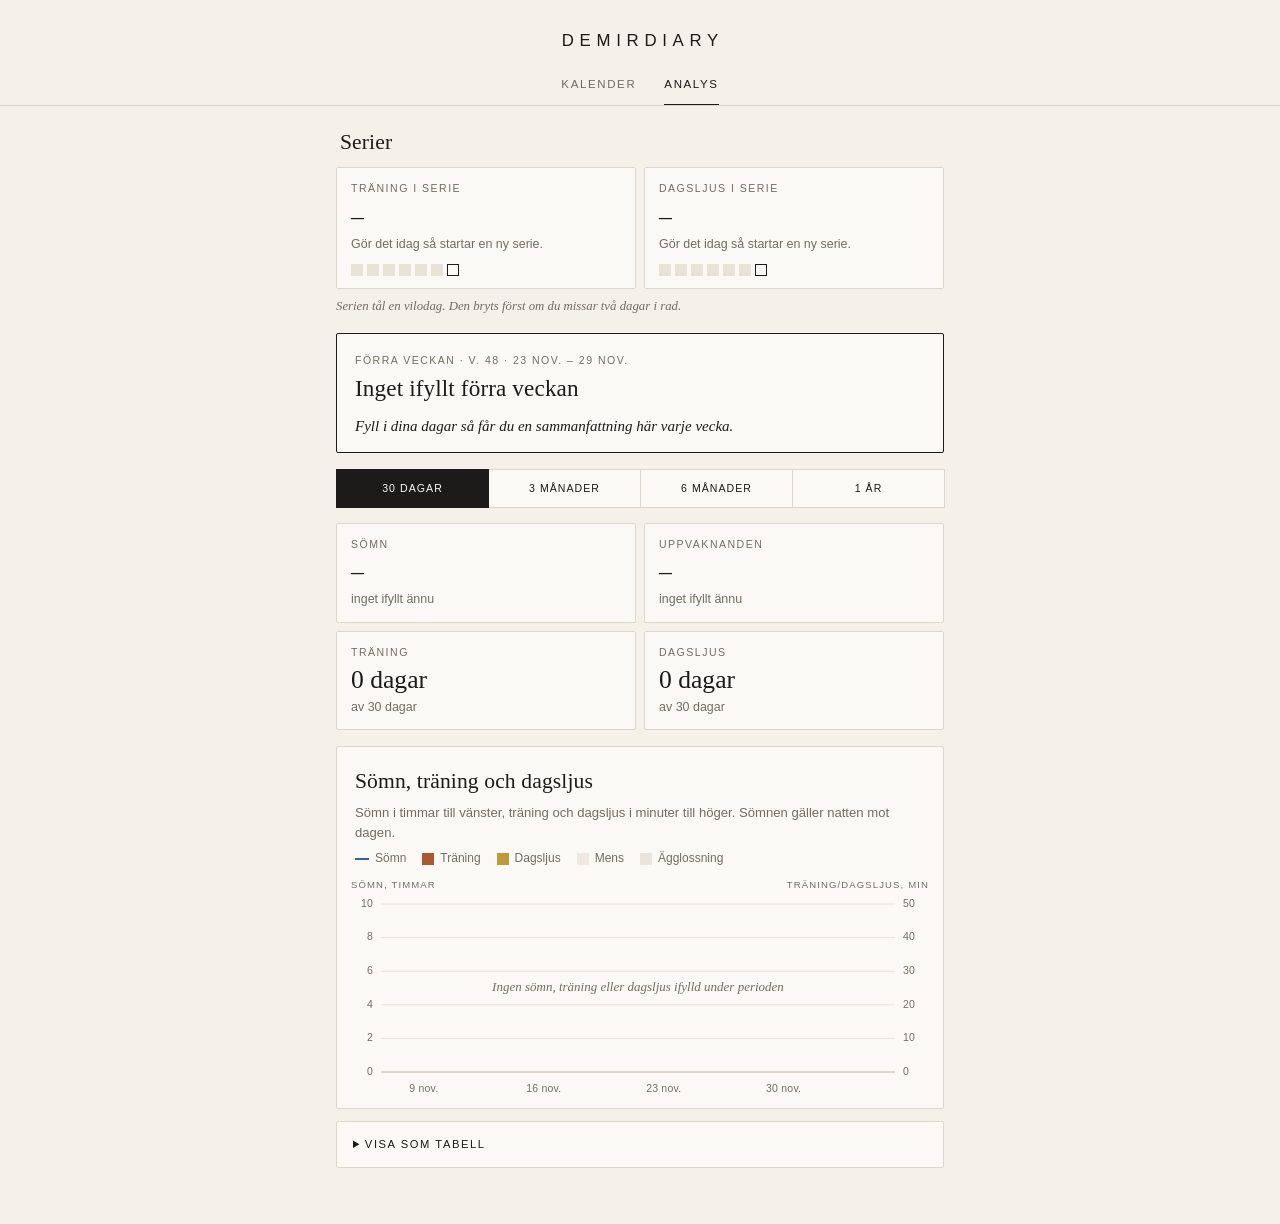
==== commit d4bc651a: "Open the day form automatically and add a weekly summary When the app opens and today has no entry, " ====
--- a/analys.html
+++ b/analys.html
@@ -14,7 +14,7 @@
   <meta name="mobile-web-app-capable" content="yes">
   <meta name="apple-mobile-web-app-title" content="DemirDiary">
   <meta name="apple-mobile-web-app-status-bar-style" content="default">
-  <link rel="stylesheet" href="style.css?v=14">
+  <link rel="stylesheet" href="style.css?v=15">
 </head>
 <body>
   <header class="app-header">
@@ -31,6 +31,8 @@
       <div class="streaks" id="streaks"></div>
       <p class="streak-note">Serien tål en vilodag. Den bryts först om du missar två dagar i rad.</p>
     </section>
+
+    <div id="week-slot" data-page="analys"></div>
 
     <div class="range-filter" role="group" aria-label="Tidsperiod" id="range-filter">
       <button type="button" data-days="30">30 dagar</button>
@@ -96,8 +98,9 @@
     </details>
   </main>
 
-  <script src="common.js?v=14"></script>
-  <script src="analys.js?v=14"></script>
-  <script src="streaks.js?v=14"></script>
+  <script src="common.js?v=15"></script>
+  <script src="analys.js?v=15"></script>
+  <script src="streaks.js?v=15"></script>
+  <script src="weekly.js?v=15"></script>
 </body>
 </html>
--- a/style.css
+++ b/style.css
@@ -295,6 +295,7 @@
   font-weight: 500;
   letter-spacing: var(--tracking);
   text-transform: uppercase;
+  white-space: nowrap;
   cursor: pointer;
 }
 .btn-secondary { background: transparent; color: var(--accent); }
@@ -335,6 +336,8 @@
 dialog form { padding: 24px 22px; display: flex; flex-direction: column; gap: 18px; }
 dialog h2 { font-size: 1.5rem; }
 dialog h2::first-letter { text-transform: uppercase; }
+#dialog-title:focus { outline: none; }
+.dialog-intro { margin: -10px 0 0; font-family: var(--serif); font-style: italic; color: var(--muted); }
 
 fieldset { border: none; padding: 0; margin: 0; }
 legend, .field > span {
@@ -587,3 +590,28 @@
 .streak-dot.act-daylight { background: var(--act-daylight); }
 .streak-dot.today:not(.done) { background: transparent; box-shadow: inset 0 0 0 1px var(--text); }
 .streak-note { margin: 0; font-size: 0.8rem; color: var(--muted); font-family: var(--serif); font-style: italic; }
+
+/* ---------- Veckosammanfattning ---------- */
+
+#week-slot:empty { display: none; }
+#week-slot { margin: 16px 0 0; }
+.week-card {
+  background: var(--surface);
+  border: 1px solid var(--text);
+  border-radius: var(--radius);
+  padding: 18px 18px 14px;
+}
+.week-title { font-size: 1.45rem; line-height: 1.25; }
+.week-stats { margin: 14px 0 0; display: grid; gap: 0; }
+.week-stats > div {
+  display: grid;
+  grid-template-columns: 7.5em 1fr;
+  gap: 8px;
+  padding: 8px 0;
+  border-top: 1px solid var(--grid);
+}
+.week-stats dt { font-size: 0.66rem; color: var(--muted); letter-spacing: var(--tracking); text-transform: uppercase; padding-top: 3px; }
+.week-stats dd { margin: 0; }
+.week-delta { display: block; font-size: 0.78rem; color: var(--muted); }
+.week-note { margin: 12px 0 0; font-family: var(--serif); font-style: italic; }
+.week-close { margin: 10px 0 0; }
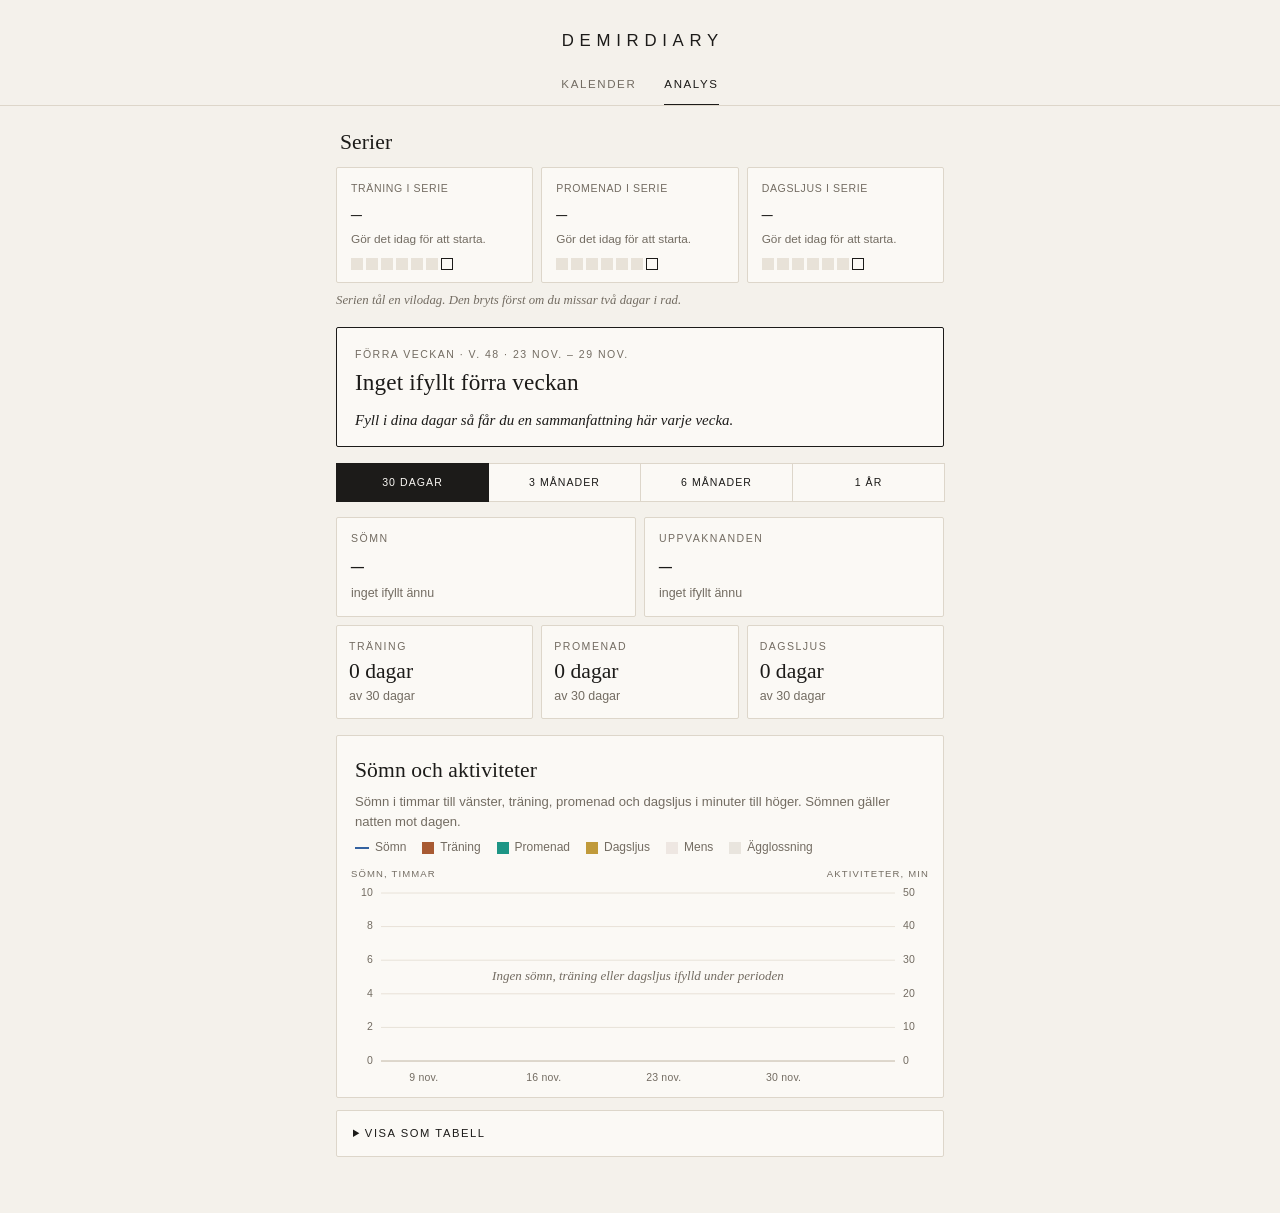
==== commit dc20de23: "Add walks as a third activity A 'Promenad' minutes field joins exercise and daylight in the day form" ====
--- a/analys.html
+++ b/analys.html
@@ -14,7 +14,7 @@
   <meta name="mobile-web-app-capable" content="yes">
   <meta name="apple-mobile-web-app-title" content="DemirDiary">
   <meta name="apple-mobile-web-app-status-bar-style" content="default">
-  <link rel="stylesheet" href="style.css?v=15">
+  <link rel="stylesheet" href="style.css?v=17">
 </head>
 <body>
   <header class="app-header">
@@ -41,13 +41,13 @@
       <button type="button" data-days="365">1 år</button>
     </div>
 
-    <section class="stats stats-two" aria-label="Sammanfattning för perioden">
-      <div class="stat">
+    <section class="stats" aria-label="Sammanfattning för perioden">
+      <div class="stat stat-wide">
         <span class="stat-label">Sömn</span>
         <span class="stat-value" id="stat-sleep">–</span>
         <span class="stat-sub" id="stat-sleep-sub"></span>
       </div>
-      <div class="stat">
+      <div class="stat stat-wide">
         <span class="stat-label">Uppvaknanden</span>
         <span class="stat-value" id="stat-wakeups">–</span>
         <span class="stat-sub" id="stat-wakeups-sub"></span>
@@ -58,6 +58,11 @@
         <span class="stat-sub" id="stat-exercise-sub"></span>
       </div>
       <div class="stat">
+        <span class="stat-label">Promenad</span>
+        <span class="stat-value" id="stat-walk">–</span>
+        <span class="stat-sub" id="stat-walk-sub"></span>
+      </div>
+      <div class="stat">
         <span class="stat-label">Dagsljus</span>
         <span class="stat-value" id="stat-daylight">–</span>
         <span class="stat-sub" id="stat-daylight-sub"></span>
@@ -65,11 +70,12 @@
     </section>
 
     <section class="chart-card" aria-labelledby="combined-title">
-      <h2 id="combined-title">Sömn, träning och dagsljus</h2>
-      <p class="chart-sub">Sömn i timmar till vänster, träning och dagsljus i minuter till höger. Sömnen gäller natten mot dagen.</p>
+      <h2 id="combined-title">Sömn och aktiviteter</h2>
+      <p class="chart-sub">Sömn i timmar till vänster, träning, promenad och dagsljus i minuter till höger. Sömnen gäller natten mot dagen.</p>
       <ul class="legend chart-key" aria-label="Förklaring">
         <li><span class="line-key series-sleep"></span>Sömn</li>
         <li><span class="swatch act-exercise"></span>Träning</li>
+        <li><span class="swatch act-walk"></span>Promenad</li>
         <li><span class="swatch act-daylight"></span>Dagsljus</li>
         <li><span class="swatch band-period"></span>Mens</li>
         <li><span class="swatch band-ovulation"></span>Ägglossning</li>
@@ -87,6 +93,7 @@
               <th scope="col">Sömn</th>
               <th scope="col">Uppvak&shy;nanden</th>
               <th scope="col">Träning</th>
+              <th scope="col">Promenad</th>
               <th scope="col">Dagsljus</th>
               <th scope="col">Markering</th>
             </tr>
@@ -98,9 +105,9 @@
     </details>
   </main>
 
-  <script src="common.js?v=15"></script>
-  <script src="analys.js?v=15"></script>
-  <script src="streaks.js?v=15"></script>
-  <script src="weekly.js?v=15"></script>
+  <script src="common.js?v=17"></script>
+  <script src="analys.js?v=17"></script>
+  <script src="streaks.js?v=17"></script>
+  <script src="weekly.js?v=17"></script>
 </body>
 </html>
--- a/style.css
+++ b/style.css
@@ -20,6 +20,7 @@
   --series-sleep: #3462a0;
   --act-exercise: #a85a32;
   --act-daylight: #c09a3a;
+  --act-walk: #1d9585;
   --bar-neutral: #cfc6b8;
   --grid: #e8e2d8;
   --axis: #c9c0b2;
@@ -52,6 +53,7 @@
     --series-sleep: #5a86cc;
     --act-exercise: #b84a3e;
     --act-daylight: #b08a2e;
+    --act-walk: #2a9d8c;
     --bar-neutral: #4a443c;
     --grid: #2a2622;
     --axis: #3d3731;
@@ -159,6 +161,9 @@
   margin-top: 4px;
 }
 .stat-sub { font-size: 0.78rem; color: var(--muted); margin-top: 2px; }
+.stat .stat-value { white-space: nowrap; }
+.stat:not(.stat-wide) .stat-value { font-size: 1.35rem; }
+.stat:not(.stat-wide) { padding: 12px 10px 12px 12px; }
 
 /* ---------- Kalender ---------- */
 
@@ -239,6 +244,8 @@
 .day .act-mark { width: 10px; height: 3px; }
 .day .act-mark.act-exercise { background: var(--act-exercise); }
 .day .act-mark.act-daylight { background: var(--act-daylight); }
+.day .act-mark.act-walk { background: var(--act-walk); }
+.day .act-mark { width: 8px; }
 .day .dot {
   position: absolute;
   top: 4px; right: 4px;
@@ -277,7 +284,7 @@
 .swatch.mark-ovulation { background: var(--ovulation); border-color: var(--ovulation); }
 .swatch.predicted { border: 1px dashed var(--predicted); }
 .swatch.predicted-ovulation { border: 1px dashed var(--predicted-ovulation); }
-.swatch.act-exercise, .swatch.act-daylight { height: 3px; width: 12px; }
+.swatch.act-exercise, .swatch.act-daylight, .swatch.act-walk { height: 3px; width: 12px; }
 
 /* ---------- Knappar ---------- */
 
@@ -381,6 +388,8 @@
 .field input:focus, .field textarea:focus, .sun-setup select:focus { outline: none; border-color: var(--text); }
 .field input { max-width: 130px; }
 .field-hint { margin: -4px 0 8px; font-size: 0.8rem; color: var(--muted); font-family: var(--serif); font-style: italic; }
+.field-row-three { display: grid !important; grid-template-columns: repeat(3, 1fr); }
+.field-row-three .field input { max-width: none; }
 .field-row { display: flex; gap: 14px; flex-wrap: wrap; }
 .field-row .field > span { letter-spacing: 0.06em; text-transform: none; font-size: 0.78rem; margin-bottom: 4px; }
 
@@ -498,6 +507,7 @@
 .chart-svg .axis-title-right { text-anchor: end; }
 .chart-svg .act-exercise { fill: var(--act-exercise); }
 .chart-svg .act-daylight { fill: var(--act-daylight); }
+.chart-svg .act-walk { fill: var(--act-walk); }
 .chart-svg .bar-unknown { fill: var(--bar-neutral); }
 .chart-svg .line { fill: none; stroke-width: 1.75; stroke-linejoin: round; stroke-linecap: round; }
 .chart-svg .line.series-sleep { stroke: var(--series-sleep); }
@@ -515,6 +525,7 @@
 .rect-key { display: inline-block; width: 10px; height: 10px; flex: none; }
 .rect-key.act-exercise { background: var(--act-exercise); }
 .rect-key.act-daylight { background: var(--act-daylight); }
+.rect-key.act-walk { background: var(--act-walk); }
 .chart-card h2 .swatch { border-color: transparent; }
 
 .tooltip {
@@ -543,9 +554,10 @@
 .chart-legend { margin: 0 0 16px; padding: 0 4px; }
 .swatch.band-period { background: var(--band-period); border-color: transparent; }
 .swatch.band-ovulation { background: var(--band-ovulation); border-color: transparent; }
-.chart-key .swatch.act-exercise, .chart-key .swatch.act-daylight { height: 12px; }
+.chart-key .swatch.act-exercise, .chart-key .swatch.act-daylight, .chart-key .swatch.act-walk { height: 12px; }
 .swatch.act-exercise { background: var(--act-exercise); border-color: transparent; }
 .swatch.act-daylight { background: var(--act-daylight); border-color: transparent; }
+.swatch.act-walk { background: var(--act-walk); border-color: transparent; }
 .chart-key { margin: 6px 0 10px; padding: 0 4px; }
 .chart-key .line-key { margin: 6px 0; }
 
@@ -574,7 +586,11 @@
 
 .streak-section { margin: 20px 0 8px; display: flex; flex-direction: column; gap: 8px; }
 .streak-section h2 { padding: 0 4px; }
-.streaks { display: grid; grid-template-columns: 1fr 1fr; gap: 8px; }
+.streaks { display: grid; grid-template-columns: repeat(3, 1fr); gap: 8px; }
+.streak .stat-label { letter-spacing: 0.06em; }
+.streak .stat-value { font-size: 1.35rem; white-space: nowrap; }
+.streak { padding: 12px 10px 12px 12px; }
+.streak .stat-sub { font-size: 0.74rem; }
 .streak {
   background: var(--surface);
   border: 1px solid var(--border);
@@ -584,10 +600,11 @@
   flex-direction: column;
 }
 .streak.at-risk { border-color: var(--text); }
-.streak-dots { display: flex; gap: 4px; margin-top: 10px; }
-.streak-dot { width: 12px; height: 12px; background: var(--grid); }
+.streak-dots { display: flex; gap: 3px; margin-top: 10px; }
+.streak-dot { flex: 1; max-width: 12px; aspect-ratio: 1; background: var(--grid); }
 .streak-dot.act-exercise { background: var(--act-exercise); }
 .streak-dot.act-daylight { background: var(--act-daylight); }
+.streak-dot.act-walk { background: var(--act-walk); }
 .streak-dot.today:not(.done) { background: transparent; box-shadow: inset 0 0 0 1px var(--text); }
 .streak-note { margin: 0; font-size: 0.8rem; color: var(--muted); font-family: var(--serif); font-style: italic; }
 
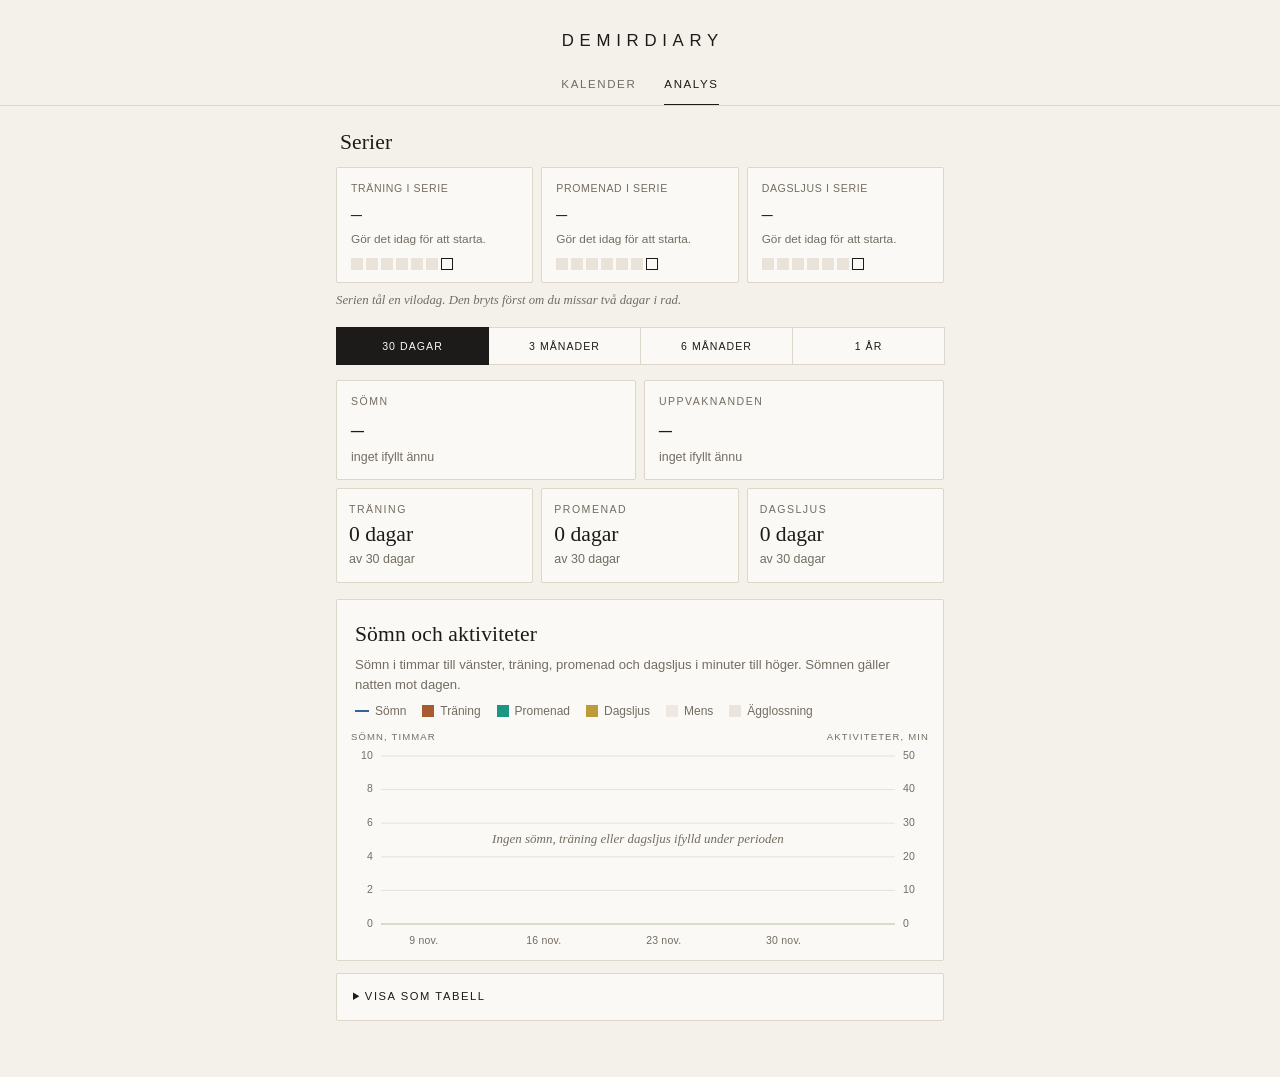
==== commit cd892129: "Show the weekly summary on the analysis page only on Mondays Co-Authored-By: Claude Opus 5.5 <norepl" ====
--- a/analys.html
+++ b/analys.html
@@ -14,7 +14,7 @@
   <meta name="mobile-web-app-capable" content="yes">
   <meta name="apple-mobile-web-app-title" content="DemirDiary">
   <meta name="apple-mobile-web-app-status-bar-style" content="default">
-  <link rel="stylesheet" href="style.css?v=17">
+  <link rel="stylesheet" href="style.css?v=18">
 </head>
 <body>
   <header class="app-header">
@@ -105,9 +105,9 @@
     </details>
   </main>
 
-  <script src="common.js?v=17"></script>
-  <script src="analys.js?v=17"></script>
-  <script src="streaks.js?v=17"></script>
-  <script src="weekly.js?v=17"></script>
+  <script src="common.js?v=18"></script>
+  <script src="analys.js?v=18"></script>
+  <script src="streaks.js?v=18"></script>
+  <script src="weekly.js?v=18"></script>
 </body>
 </html>
